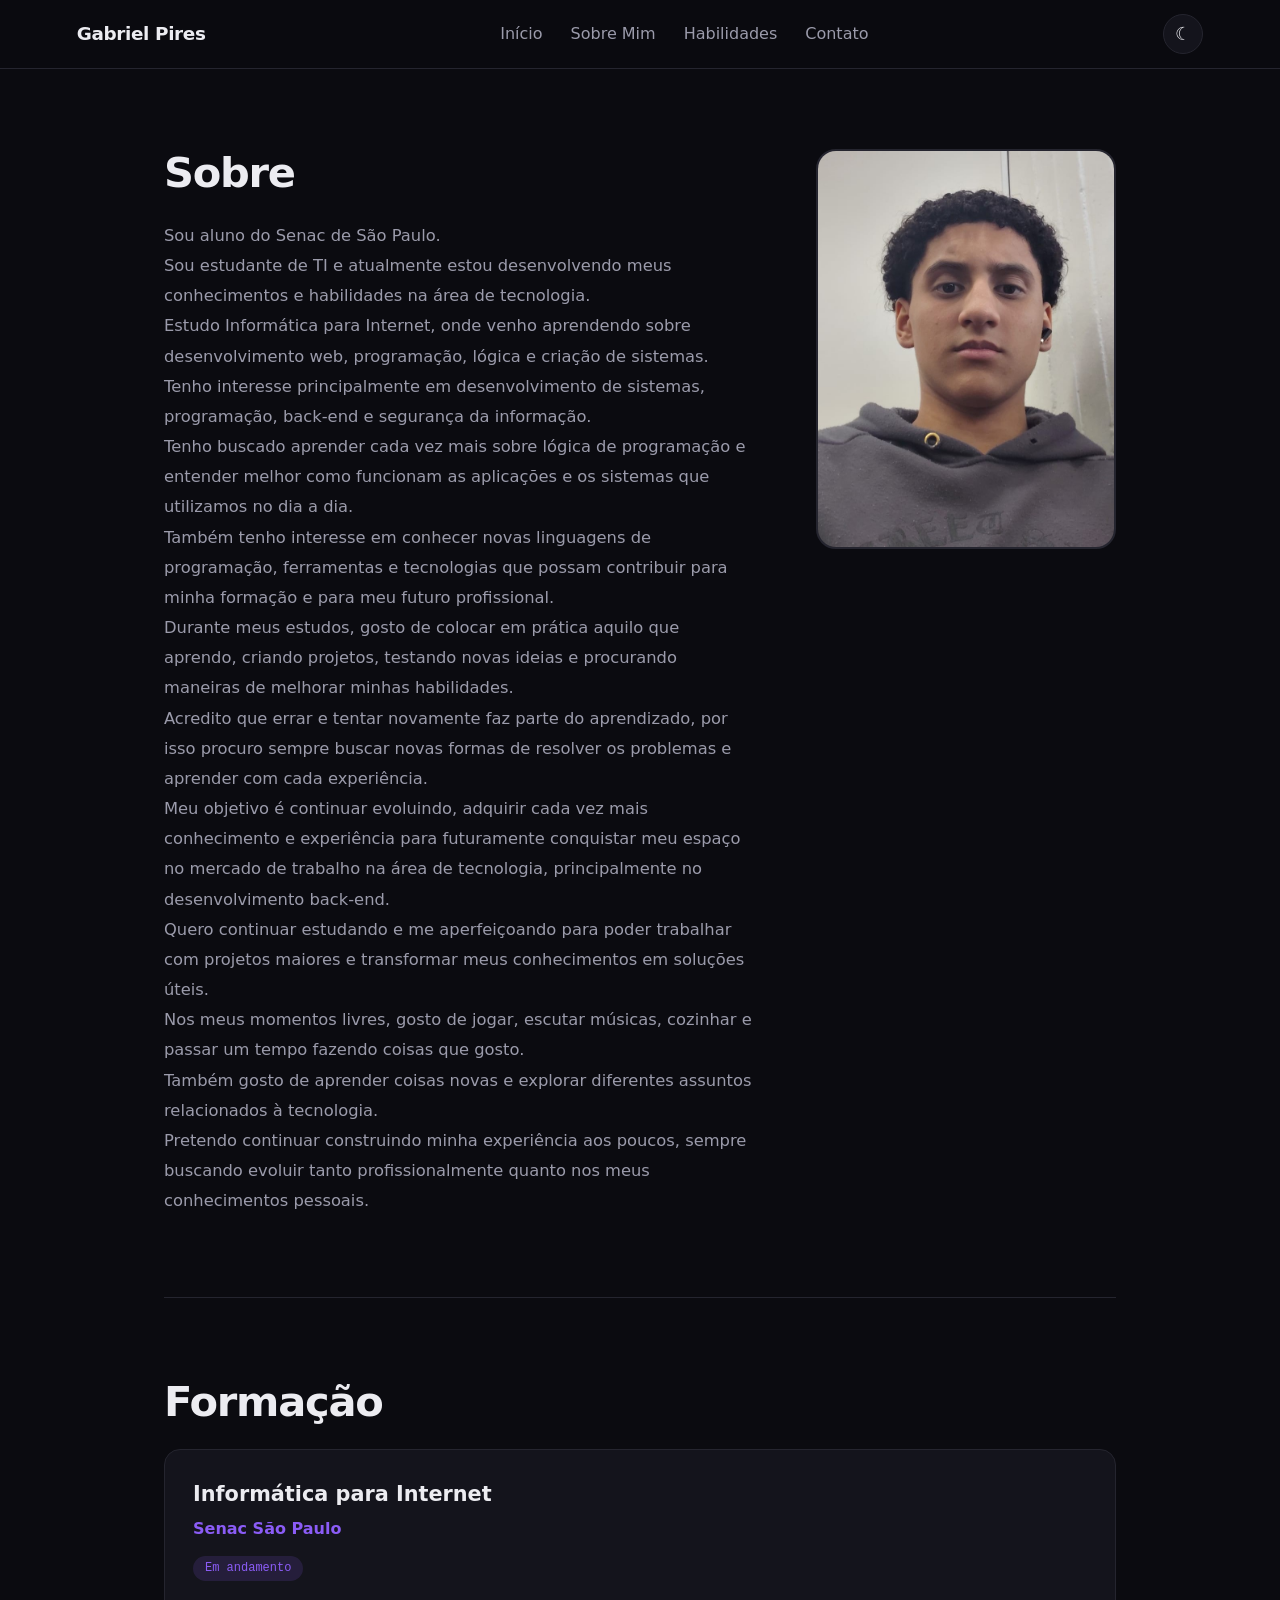
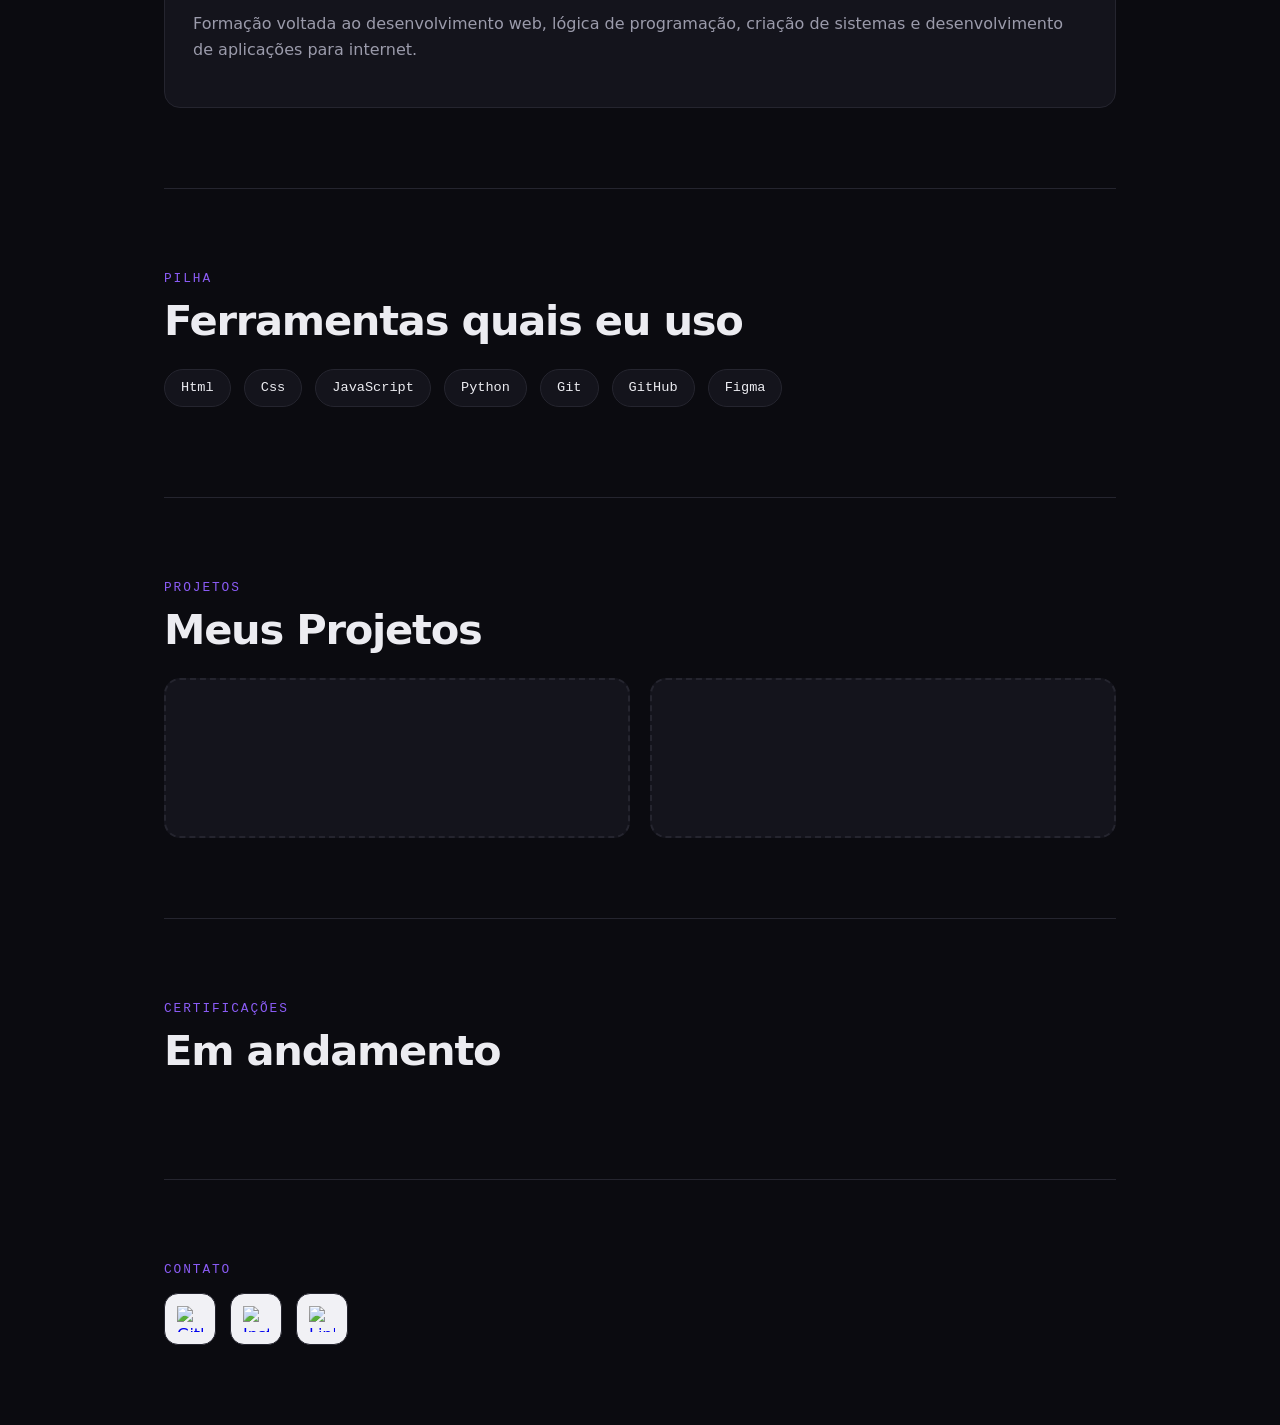
==== curriculo.html @ 9b414604 "primeiro commit" ====
<!DOCTYPE html>
<html lang="pt-BR">

<head>
    <meta charset="UTF-8" />
    <meta name="viewport" content="width=device-width, initial-scale=1.0" />

    <title>Currículo</title>

    <link rel="stylesheet" href="estilos.css" />

</head>

<body>

    <header class="foter">
        <a href="#apres" class="logo">
            <h1>Gabriel Pires</h1>
        </a>
        <nav class="menu">
            <a href="#apres">Início</a>
            <a href="#sobre">Sobre Mim</a>
            <a href="#habil">Habilidades</a>
            <a href="#contato">Contato</a>
        </nav>

        <button id="btnTema" class="btn-tema">
        </button>
    </header>

    <main id="apres">
        <section id="sobre" class="secao sobre">
            <h2>Sobre</h2>
            <p>Sou aluno do Senac de São Paulo. <br>
                Sou estudante de TI e atualmente estou desenvolvendo meus
                conhecimentos e habilidades na área de tecnologia. <br>
                Estudo Informática para Internet, onde venho aprendendo
                sobre desenvolvimento web, programação, lógica e criação
                de sistemas. <br>
                Tenho interesse principalmente em desenvolvimento de
                sistemas, programação, back-end e segurança da informação.
                <br>
                Tenho buscado aprender cada vez mais sobre lógica de
                programação e entender melhor como funcionam as aplicações
                e os sistemas que utilizamos no dia a dia. <br>
                Também tenho interesse em conhecer novas linguagens de
                programação, ferramentas e tecnologias que possam
                contribuir para minha formação e para meu futuro
                profissional. <br>
                Durante meus estudos, gosto de colocar em prática aquilo
                que aprendo, criando projetos, testando novas ideias e
                procurando maneiras de melhorar minhas habilidades. <br>
                Acredito que errar e tentar novamente faz parte do
                aprendizado, por isso procuro sempre buscar novas formas
                de resolver os problemas e aprender com cada experiência.
                <br>
                Meu objetivo é continuar evoluindo, adquirir cada vez mais
                conhecimento e experiência para futuramente conquistar
                meu espaço no mercado de trabalho na área de tecnologia,
                principalmente no desenvolvimento back-end. <br>
                Quero continuar estudando e me aperfeiçoando para poder
                trabalhar com projetos maiores e transformar meus
                conhecimentos em soluções úteis. <br>
                Nos meus momentos livres, gosto de jogar, escutar músicas,
                cozinhar e passar um tempo fazendo coisas que gosto. <br>
                Também gosto de aprender coisas novas e explorar
                diferentes assuntos relacionados à tecnologia. <br>
                Pretendo continuar construindo minha experiência aos
                poucos, sempre buscando evoluir tanto profissionalmente
                quanto nos meus conhecimentos pessoais.
            </p>

            <!-- ESPAÇO DA FOTO (3:4) -->
            <!-- Para colocar sua foto, coloque a linha abaixo dentro da div class="foto":
                 <img src="assets/foto.jpg" alt="Foto de Gabriel Pires"> -->
            <div class="foto">
                <img src="assets/gpl.jpeg" alt="Foto de"
            </div>
        </section>

        <section id="formacao" class="secao formacao">
            <h2>Formação</h2>
            <div class="formacao-card">
                <div class="formacao-info">
                    <h3>Informática para Internet</h3>
                    <p class="instituicao"> Senac São Paulo </p>
                    <p class="status"> Em andamento </p>
                    <p> Formação voltada ao desenvolvimento web, lógica de programação, criação de sistemas e
                        desenvolvimento de aplicações para internet.
                    </p>
                </div>
            </div>
        </section>

        <section id="habil" class="secao habilidades">
            <div>
                <p class="rotulo">Pilha</p>
                <h2>Ferramentas quais eu uso</h2>
                <span class="tag">Html</span>
                <span class="tag">Css</span>
                <span class="tag">JavaScript</span>
                <span class="tag">Python</span>
                <span class="tag">Git</span>
                <span class="tag">GitHub</span>
                <span class="tag">Figma</span>
            </div>
        </section>

        <section id="projetos" class="secao projetos">
            <div>
                <p class="rotulo">Projetos</p>
                <h2>Meus Projetos</h2>
            </div>
            <div class="lista-projetos">
                <a href="/*link do meu projeto*/" class="link-projeto"></a>
                <a href="/*link do projeto*/" class="link-projeto"></a>
            </div>
        </section>

        <section id="certs" class="secao certs">
            <div>
                <p class="rotulo">Certificações</p>
                <h2>Em andamento</h2>
            </div>
        </section>
        <section id="contato" class="secao contato">
            <div>
                <p class="rotulo">Contato</p>
                <ul class="contatos">
                    <li>
                        <a href="https://github.com/Piresgl" target="_blank" rel="noopener">

                            <img class="icone" src="assets/github_logo_icon_229278.svg" alt="GitHub">

                        </a>
                    </li>
                    <li>
                        <a href="https://www.instagram.com/piresl.gabriel" target="_blank" rel="noopener">
                            <img class="icone"
                                src="assets/iconfinder-social-media-applications-3instagram-4102579_113804.svg"
                                alt="Instagram">

                        </a>
                    </li>
                    <li>
                        <a href="https://www.linkedin.com/in/gabriel-piresL" target="_blank" rel="noopener">
                            <img class="icone" src="assets/in_linked_linkedin_media_social_icon_124259.svg"
                                alt="LinkedIn">
                        </a>
                    </li>
                </ul>
            </div>
        </section>
    </main>
</body>

</html>
---- estilos.css ----
/* ========== VARIÁVEIS ========== */

:root {
    --fundo: #0b0b10;
    --card: #14141c;
    --borda: #25252f;
    --texto: #ececf1;
    --suave: #9b9bab;
    --destaque: #8b5cf6;
    --destaque-suave: rgba(139, 92, 246, 0.14);
    --mono: "SFMono-Regular", Consolas, "Liberation Mono", Menlo, monospace;
}


/* ========== RESET ========== */

* {
    box-sizing: border-box;
}

html {
    scroll-behavior: smooth;
    /* evita o header fixo cobrir o título da seção ao clicar no menu */
    scroll-padding-top: 90px;
}

body {
    margin: 0;
    font-family: system-ui, -apple-system, "Segoe UI", Roboto, sans-serif;
    background: var(--fundo);
    color: var(--texto);
    line-height: 1.6;
}


/* ========== HEADER ========== */

.foter {
    position: sticky;
    top: 0;
    z-index: 10;

    display: flex;
    align-items: center;
    justify-content: space-between;

    gap: 16px;
    padding: 14px 6%;

    background: rgba(11, 11, 16, 0.8);
    backdrop-filter: blur(12px);

    border-bottom: 1px solid var(--borda);
}

.logo {
    text-decoration: none;
    color: var(--texto);
}

.logo h1 {
    margin: 0;
    font-size: 1.15rem;
    font-weight: 700;
    letter-spacing: -0.02em;
}


/* ========== MENU ========== */

.menu {
    display: flex;
    gap: 28px;
}

.menu a {
    color: var(--suave);
    text-decoration: none;
    font-size: 1rem;
    transition: color 0.2s;
}

.menu a:hover {
    color: var(--destaque);
}


/* ========== BOTÃO TEMA ========== */

.btn-tema {
    width: 40px;
    height: 40px;

    border-radius: 50%;
    border: 1px solid var(--borda);

    background: var(--card);
    color: var(--texto);

    cursor: pointer;

    transition: border-color 0.2s;
}

.btn-tema::before {
    content: "☾";
    font-size: 1.1rem;
}

.btn-tema:hover {
    border-color: var(--destaque);
}


/* ========== CONTEÚDO ========== */

main {
    max-width: 1000px;
    margin: 0 auto;
    padding: 0 24px;
}

.secao {
    padding: 80px 0;
    border-bottom: 1px solid var(--borda);
}

.secao h2 {
    margin: 0 0 24px;

    font-size: clamp(1.8rem, 4vw, 2.6rem);

    letter-spacing: -0.03em;
    line-height: 1.15;
}

.rotulo {
    margin: 0 0 8px;

    font-family: var(--mono);
    font-size: 0.8rem;

    letter-spacing: 0.15em;
    text-transform: uppercase;

    color: var(--destaque);
}


/* ========== SOBRE + FOTO ========== */

.sobre {
    display: grid;

    grid-template-columns: 1fr 300px;

    column-gap: 64px;

    align-items: start;
}

.sobre h2 {
    grid-column: 1;
    grid-row: 1;
}

.sobre p {
    grid-column: 1;
    grid-row: 2;

    margin: 0;

    color: var(--suave);

    font-size: 1.02rem;
    line-height: 1.85;
}


/* ========== FOTO ========== */

.foto {
    grid-column: 2;
    grid-row: 1 / span 2;

    width: 100%;

    aspect-ratio: 3 / 4;

    position: relative;

    overflow: hidden;

    border-radius: 20px;

    border: 2px dashed var(--borda);

    background:
        radial-gradient(
            circle at 30% 20%,
            var(--destaque-suave),
            transparent 60%
        ),
        var(--card);

    display: grid;
    place-items: center;

    text-align: center;
}

/* texto do espaço da foto: some sozinho quando você coloca o <img> */
.foto::before {
    content: "SUA FOTO\A 3:4";

    white-space: pre;

    font-family: var(--mono);

    font-size: 0.85rem;

    letter-spacing: 0.15em;

    color: var(--suave);
}

.foto img {
    position: absolute;

    inset: 0;

    width: 100%;
    height: 100%;

    object-fit: cover;
}

.foto:has(img) {
    border-style: solid;
}

.foto:has(img)::before {
    display: none;
}


/* ========== FORMAÇÃO ========== */

.formacao-card {
    padding: 28px;

    background: var(--card);

    border: 1px solid var(--borda);

    border-radius: 16px;

    transition:
        border-color 0.2s,
        transform 0.2s;
}

.formacao-card:hover {
    border-color: var(--destaque);

    transform: translateY(-3px);
}

.formacao-info h3 {
    margin: 0 0 4px;

    font-size: 1.3rem;
}

.formacao-info p {
    color: var(--suave);
}

.formacao-info .instituicao {
    margin: 0 0 12px;

    color: var(--destaque);

    font-weight: 600;
}

.formacao-info .status {
    display: inline-block;

    margin: 0 0 14px;

    padding: 3px 12px;

    border-radius: 999px;

    background: var(--destaque-suave);

    color: var(--destaque);

    font-family: var(--mono);

    font-size: 0.75rem;
}


/* ========== HABILIDADES ========== */

.tag {
    display: inline-block;

    margin: 0 8px 10px 0;

    padding: 7px 16px;

    border-radius: 999px;

    border: 1px solid var(--borda);

    background: var(--card);

    font-family: var(--mono);

    font-size: 0.85rem;

    transition:
        border-color 0.2s,
        color 0.2s;
}

.tag:hover {
    border-color: var(--destaque);

    color: var(--destaque);
}


/* ========== PROJETOS ========== */

.lista-projetos {
    display: grid;

    grid-template-columns: repeat(
        auto-fit,
        minmax(260px, 1fr)
    );

    gap: 20px;

    margin-top: 8px;
}

.link-projeto {
    display: block;

    min-height: 160px;

    border: 2px dashed var(--borda);

    border-radius: 16px;

    background: var(--card);

    text-decoration: none;

    transition:
        border-color 0.2s,
        transform 0.2s;
}

.link-projeto:hover {
    border-color: var(--destaque);

    transform: translateY(-3px);
}


/* ========== CONTATO ========== */

.contato {
    border-bottom: none;
}

.contatos {
    display: flex;

    gap: 14px;

    margin: 12px 0 0;

    padding: 0;

    list-style: none;
}

.contatos a {
    display: grid;

    place-items: center;

    width: 52px;
    height: 52px;

    border-radius: 14px;

    background: #f1f1f5;

    border: 1px solid var(--borda);

    transition:
        transform 0.2s,
        box-shadow 0.2s;
}

.contatos a:hover {
    transform: translateY(-4px);

    box-shadow: 0 8px 24px var(--destaque-suave);
}

.icone {
    width: 26px;
    height: 26px;

    display: block;
}


/* ========== MOBILE ========== */

@media (max-width: 800px) {

    .foter {
        flex-wrap: wrap;

        justify-content: center;
    }

    .menu {
        gap: 16px;

        order: 3;

        width: 100%;

        justify-content: center;
    }

    .menu a {
        font-size: 0.85rem;
    }

    .sobre {
        grid-template-columns: 1fr;
    }

    .sobre h2,
    .sobre p,
    .foto {
        grid-column: 1;
        grid-row: auto;
    }

    .foto {
        order: -1;

        max-width: 280px;

        margin: 0 auto 32px;
    }

    .secao {
        padding: 56px 0;
    }

    html {
        scroll-padding-top: 130px;
    }
}
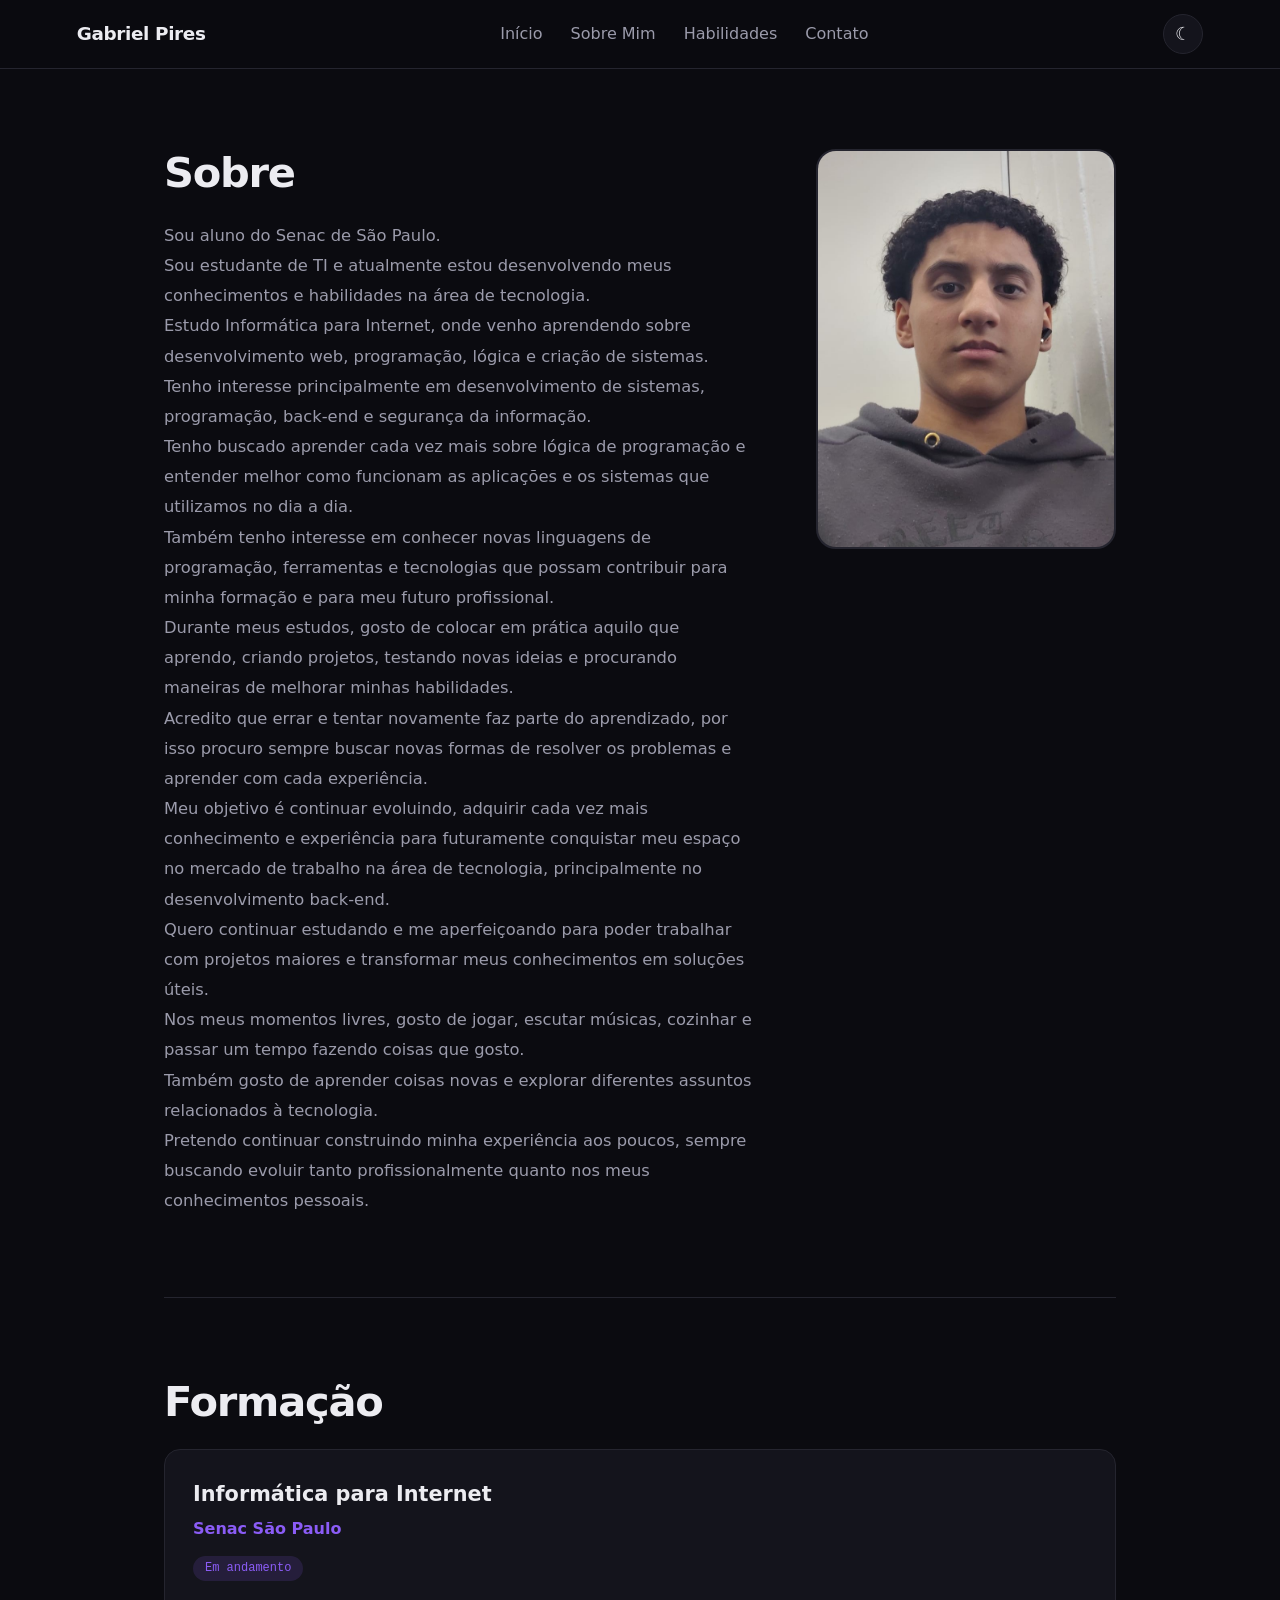
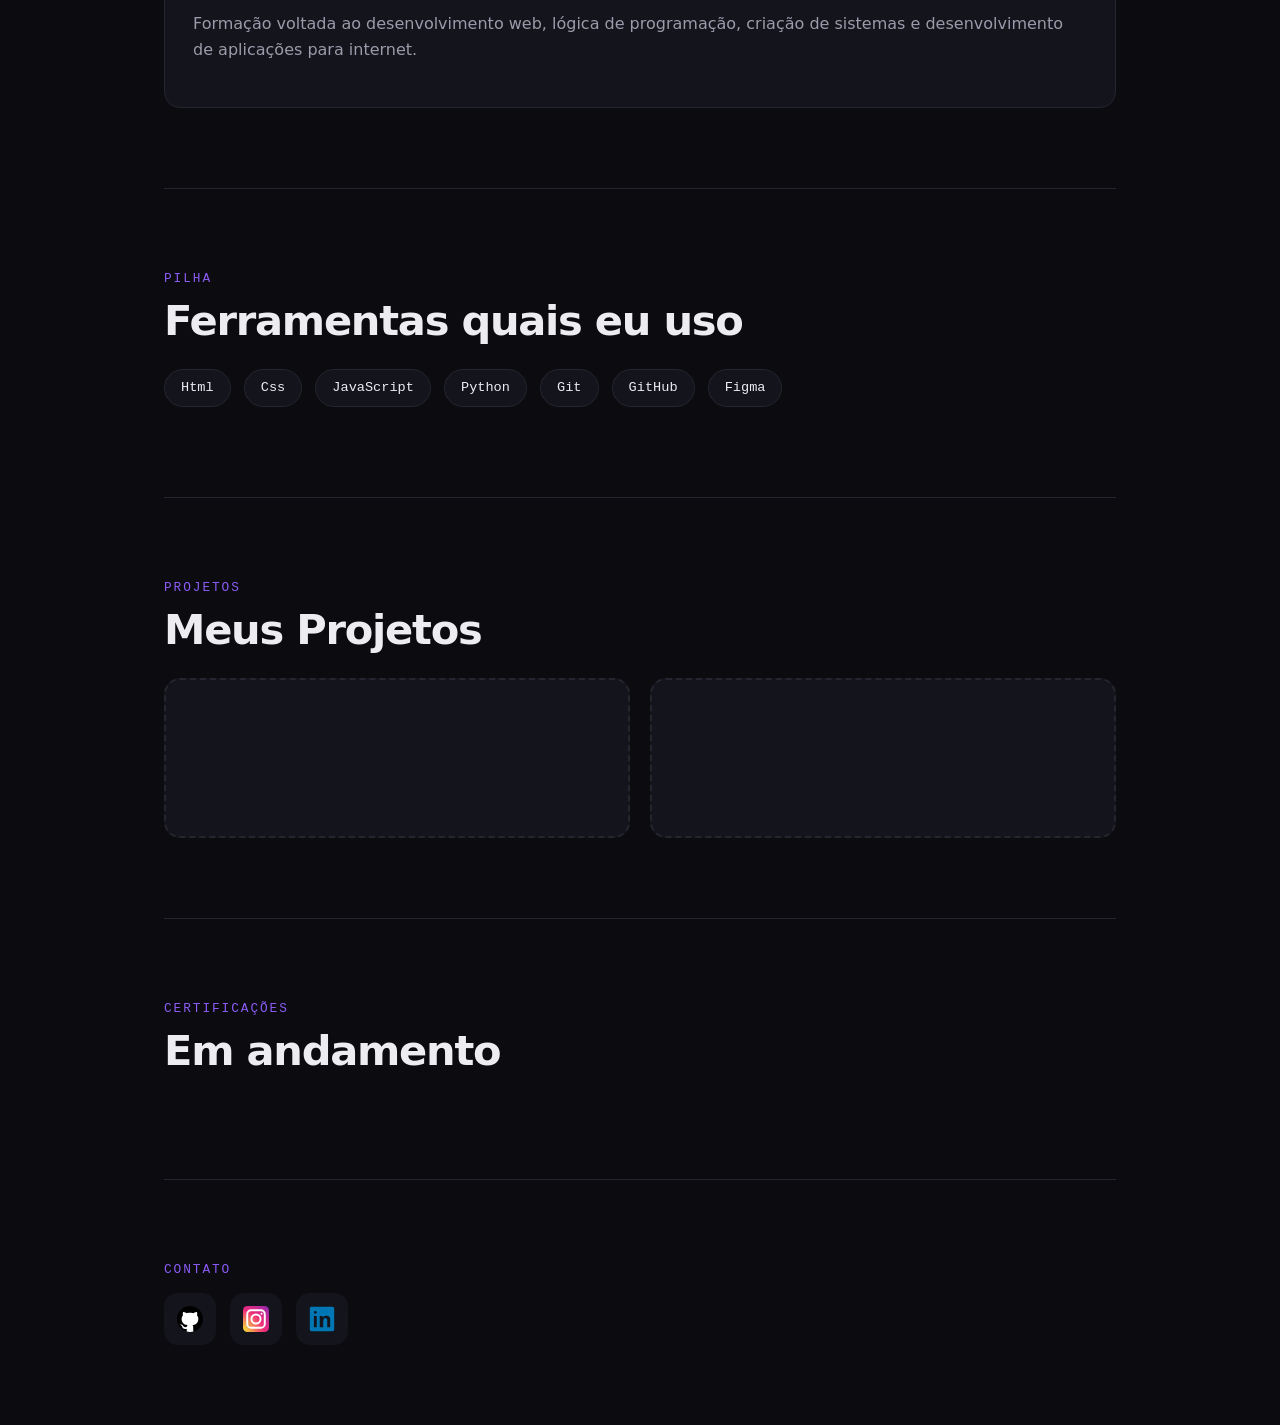
==== commit b0f9507b: "fzr js" ====
--- a/curriculo.html
+++ b/curriculo.html
@@ -74,8 +74,7 @@
             <!-- Para colocar sua foto, coloque a linha abaixo dentro da div class="foto":
                  <img src="assets/foto.jpg" alt="Foto de Gabriel Pires"> -->
             <div class="foto">
-                <img src="assets/gpl.jpeg" alt="Foto de"
-            </div>
+                <img src="assets/gpl.jpeg" alt="Foto de" </div>
         </section>
 
         <section id="formacao" class="secao formacao">
@@ -131,15 +130,12 @@
                         <a href="https://github.com/Piresgl" target="_blank" rel="noopener">
 
                             <img class="icone" src="assets/github_logo_icon_229278.svg" alt="GitHub">
-
                         </a>
                     </li>
+
                     <li>
-                        <a href="https://www.instagram.com/piresl.gabriel" target="_blank" rel="noopener">
-                            <img class="icone"
-                                src="assets/iconfinder-social-media-applications-3instagram-4102579_113804.svg"
-                                alt="Instagram">
-
+                        <a href="https://www.instagram.com/piresl.gabriel" target="_blank">
+                            <img class="icone" src="assets/instagram.svg" alt="Instagram">
                         </a>
                     </li>
                     <li>
@@ -152,6 +148,7 @@
             </div>
         </section>
     </main>
+    <script src="app.js"></script>
 </body>
 
-</html>
+</html>
--- a/estilos.css
+++ b/estilos.css
@@ -1,5 +1,3 @@
-/* ========== VARIÁVEIS ========== */
-
 :root {
     --fundo: #0b0b10;
     --card: #14141c;
@@ -12,15 +10,12 @@
 }
 
 
-/* ========== RESET ========== */
-
 * {
     box-sizing: border-box;
 }
 
 html {
     scroll-behavior: smooth;
-    /* evita o header fixo cobrir o título da seção ao clicar no menu */
     scroll-padding-top: 90px;
 }
 
@@ -33,23 +28,17 @@
 }
 
 
-/* ========== HEADER ========== */
-
 .foter {
     position: sticky;
     top: 0;
     z-index: 10;
-
     display: flex;
     align-items: center;
     justify-content: space-between;
-
     gap: 16px;
     padding: 14px 6%;
-
     background: rgba(11, 11, 16, 0.8);
     backdrop-filter: blur(12px);
-
     border-bottom: 1px solid var(--borda);
 }
 
@@ -66,8 +55,6 @@
 }
 
 
-/* ========== MENU ========== */
-
 .menu {
     display: flex;
     gap: 28px;
@@ -85,20 +72,14 @@
 }
 
 
-/* ========== BOTÃO TEMA ========== */
-
 .btn-tema {
     width: 40px;
     height: 40px;
-
     border-radius: 50%;
     border: 1px solid var(--borda);
-
     background: var(--card);
     color: var(--texto);
-
     cursor: pointer;
-
     transition: border-color 0.2s;
 }
 
@@ -111,8 +92,6 @@
     border-color: var(--destaque);
 }
 
-
-/* ========== CONTEÚDO ========== */
 
 main {
     max-width: 1000px;
@@ -127,35 +106,27 @@
 
 .secao h2 {
     margin: 0 0 24px;
-
     font-size: clamp(1.8rem, 4vw, 2.6rem);
-
     letter-spacing: -0.03em;
     line-height: 1.15;
 }
 
 .rotulo {
     margin: 0 0 8px;
-
     font-family: var(--mono);
     font-size: 0.8rem;
-
     letter-spacing: 0.15em;
     text-transform: uppercase;
-
     color: var(--destaque);
 }
 
 
-/* ========== SOBRE + FOTO ========== */
+
 
 .sobre {
     display: grid;
-
     grid-template-columns: 1fr 300px;
-
     column-gap: 64px;
-
     align-items: start;
 }
 
@@ -167,71 +138,50 @@
 .sobre p {
     grid-column: 1;
     grid-row: 2;
-
     margin: 0;
-
     color: var(--suave);
-
     font-size: 1.02rem;
     line-height: 1.85;
 }
 
 
-/* ========== FOTO ========== */
+
 
 .foto {
     grid-column: 2;
     grid-row: 1 / span 2;
-
     width: 100%;
-
     aspect-ratio: 3 / 4;
-
     position: relative;
-
     overflow: hidden;
-
     border-radius: 20px;
-
     border: 2px dashed var(--borda);
 
     background:
-        radial-gradient(
-            circle at 30% 20%,
+        radial-gradient(circle at 30% 20%,
             var(--destaque-suave),
-            transparent 60%
-        ),
+            transparent 60%),
         var(--card);
 
     display: grid;
     place-items: center;
-
     text-align: center;
 }
 
-/* texto do espaço da foto: some sozinho quando você coloca o <img> */
+
 .foto::before {
-    content: "SUA FOTO\A 3:4";
-
     white-space: pre;
-
     font-family: var(--mono);
-
     font-size: 0.85rem;
-
     letter-spacing: 0.15em;
-
     color: var(--suave);
 }
 
 .foto img {
     position: absolute;
-
     inset: 0;
-
     width: 100%;
     height: 100%;
-
     object-fit: cover;
 }
 
@@ -244,17 +194,13 @@
 }
 
 
-/* ========== FORMAÇÃO ========== */
+
 
 .formacao-card {
     padding: 28px;
-
-    background: var(--card);
-
+    background: var(--card);
     border: 1px solid var(--borda);
-
     border-radius: 16px;
-
     transition:
         border-color 0.2s,
         transform 0.2s;
@@ -262,13 +208,11 @@
 
 .formacao-card:hover {
     border-color: var(--destaque);
-
     transform: translateY(-3px);
 }
 
 .formacao-info h3 {
     margin: 0 0 4px;
-
     font-size: 1.3rem;
 }
 
@@ -278,50 +222,31 @@
 
 .formacao-info .instituicao {
     margin: 0 0 12px;
-
     color: var(--destaque);
-
     font-weight: 600;
 }
 
 .formacao-info .status {
     display: inline-block;
-
     margin: 0 0 14px;
-
     padding: 3px 12px;
-
     border-radius: 999px;
-
     background: var(--destaque-suave);
-
     color: var(--destaque);
-
     font-family: var(--mono);
-
     font-size: 0.75rem;
 }
 
-
-/* ========== HABILIDADES ========== */
 
 .tag {
     display: inline-block;
-
     margin: 0 8px 10px 0;
-
     padding: 7px 16px;
-
     border-radius: 999px;
-
     border: 1px solid var(--borda);
-
-    background: var(--card);
-
+    background: var(--card);
     font-family: var(--mono);
-
     font-size: 0.85rem;
-
     transition:
         border-color 0.2s,
         color 0.2s;
@@ -329,39 +254,27 @@
 
 .tag:hover {
     border-color: var(--destaque);
-
     color: var(--destaque);
 }
 
 
-/* ========== PROJETOS ========== */
 
 .lista-projetos {
     display: grid;
-
-    grid-template-columns: repeat(
-        auto-fit,
-        minmax(260px, 1fr)
-    );
+    grid-template-columns: repeat(auto-fit,
+            minmax(260px, 1fr));
 
     gap: 20px;
-
     margin-top: 8px;
 }
 
 .link-projeto {
     display: block;
-
     min-height: 160px;
-
     border: 2px dashed var(--borda);
-
     border-radius: 16px;
-
-    background: var(--card);
-
+    background: var(--card);
     text-decoration: none;
-
     transition:
         border-color 0.2s,
         transform 0.2s;
@@ -369,12 +282,11 @@
 
 .link-projeto:hover {
     border-color: var(--destaque);
-
     transform: translateY(-3px);
 }
 
 
-/* ========== CONTATO ========== */
+
 
 .contato {
     border-bottom: none;
@@ -382,47 +294,58 @@
 
 .contatos {
     display: flex;
-
     gap: 14px;
-
     margin: 12px 0 0;
-
     padding: 0;
-
     list-style: none;
 }
 
 .contatos a {
     display: grid;
-
     place-items: center;
-
     width: 52px;
     height: 52px;
-
     border-radius: 14px;
-
-    background: #f1f1f5;
-
-    border: 1px solid var(--borda);
-
-    transition:
-        transform 0.2s,
-        box-shadow 0.2s;
+    background: var(--card);
+    border: 1px solid transparent;
+
+    transition: transform 0.2s, box-shadow 0.2s, border-color 0.2s;
 }
 
 .contatos a:hover {
     transform: translateY(-4px);
-
+    border-color: var(--destaque);
     box-shadow: 0 8px 24px var(--destaque-suave);
 }
 
 .icone {
     width: 26px;
+ 
     height: 26px;
 
     display: block;
 }
+
+/* ========== TEMA CLARO ========== */
+
+body.tema-claro {
+    --fundo: #f5f5f7;
+    --card: #ffffff;
+    --borda: #dddddf;
+    --texto: #17171c;
+    --suave: #666672;
+    --destaque: #7c3aed;
+    --destaque-suave: rgba(124, 58, 237, 0.12);
+}
+
+body.tema-claro .foter {
+    background: rgba(245, 245, 247, 0.85);
+}
+
+body.tema-claro .contatos a {
+    background: var(--card);
+}
+
 
 
 /* ========== MOBILE ========== */
